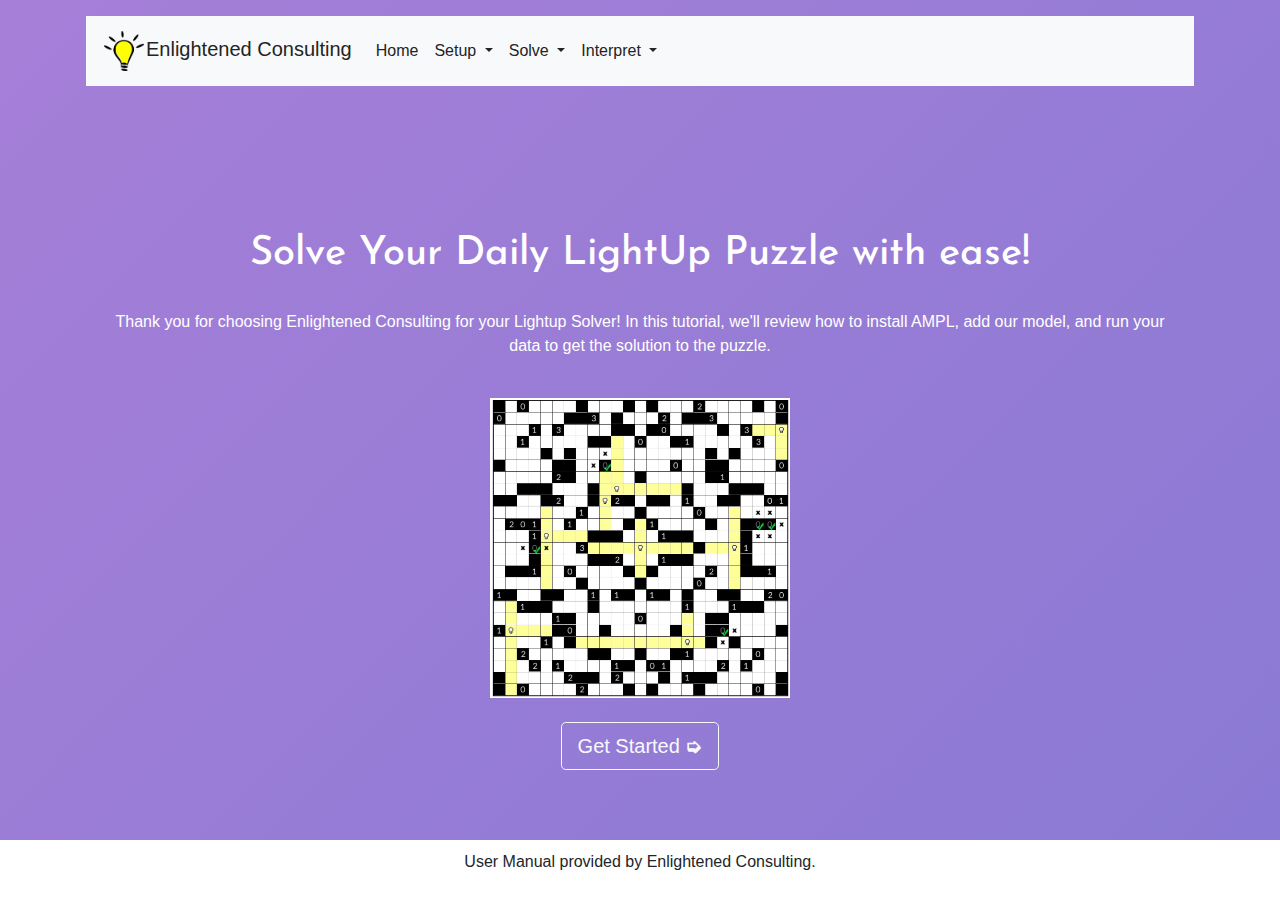
==== index.html @ b2e210a4 "font addition" ====
<!doctype html>
<html lang="en">
    <head>
        <meta charset="utf-8">
        <meta name="viewport" content="width=device-width, initial-scale=1, shrink-to-fit=no">
        <meta name="description" content="This is a the user manual for a solver that solves the daily lightup puzzle." />
        <meta name="author" content="Enlightened Consulting" />
        <title>LightUp Solver Manual</title>
        <link rel="stylesheet" href="main.css"/>
        <link href="https://fonts.googleapis.com/css2?family=Josefin+Sans:wght@700&display=swap" rel="stylesheet">
        <link rel="stylesheet" href="https://stackpath.bootstrapcdn.com/bootstrap/4.4.1/css/bootstrap.min.css" integrity="sha384-Vkoo8x4CGsO3+Hhxv8T/Q5PaXtkKtu6ug5TOeNV6gBiFeWPGFN9MuhOf23Q9Ifjh" crossorigin="anonymous">
    </head>
    <body>
        <div class="container d-flex w-100 h-100 p-3 mx-auto flex-column">
            <header class="masthead mb-auto">
              <div class="inner">
                <nav class="navbar navbar-expand-lg  justify-content-center bg-light">
                    <a class="navbar-brand" href="/"><img src="https://esylve.github.io/lightbulb-clipart-5.png">Enlightened Consulting</a>
                    <button class="navbar-toggler" type="button" data-toggle="collapse" data-target="#navbarSupportedContent" aria-controls="navbarSupportedContent" aria-expanded="false" aria-label="Toggle navigation">
                      <span class="navbar-toggler-icon"></span>
                    </button>
                  
                    <div class="collapse navbar-collapse" id="navbarSupportedContent">
                      <ul class="navbar-nav mr-auto">
                        <li class="nav-item active">
                          <a class="nav-link" href="/">Home <span class="sr-only">(current)</span></a>
                        </li>
                        <li class="nav-item dropdown">
                            <a class="nav-link dropdown-toggle" href="setup" id="navbarDropdown" role="button" data-toggle="dropdown" aria-haspopup="true" aria-expanded="false">
                                Setup
                              </a>
                              <div class="dropdown-menu" aria-labelledby="navbarDropdown">
                                <a class="dropdown-item" href="setup#installHeader">Installing AMPL</a>
                                <a class="dropdown-item" href="setup#modelHeader">Downloading the Model File</a>
                        </li>
                        <li class="nav-item dropdown">
                            <a class="nav-link dropdown-toggle" href="solve" id="navbarDropdown" role="button" data-toggle="dropdown" aria-haspopup="true" aria-expanded="false">
                                Solve
                              </a>
                              <div class="dropdown-menu" aria-labelledby="navbarDropdown">
                                <a class="dropdown-item" href="solve#constructHeader">Constructing the Data File</a>
                                <a class="dropdown-item" href="solve#runHeader">Running AMPL</a>
                        </li>
                        <li class="nav-item dropdown">
                            <a class="nav-link dropdown-toggle" href="interpret" id="navbarDropdown" role="button" data-toggle="dropdown" aria-haspopup="true" aria-expanded="false">
                                Interpret
                              </a>
                              <div class="dropdown-menu" aria-labelledby="navbarDropdown">
                                <a class="dropdown-item" href="interpret#resultsHeader">Reading your Results</a>
                        </li>
                        </ul>
                    </div>
                </nav>
              </div>
            </header>
        <main class="inner cover container text-center stuff" role="main">
            <br><br><br><br><br><br>
        <h1>Solve Your Daily LightUp Puzzle with ease!</h1>
        <br>
        <p>Thank you for choosing Enlightened Consulting for your Lightup Solver! In this tutorial, we'll review how to install AMPL, add our model, and run your data to get the solution to the puzzle.</p>
        <br><img height="300px" src="Lightup Demo.JPG"><br><br>
                <a class="btn btn-lg btn-outline-light" href="setup#installHeader">Get Started <strong>&#10157;</strong></a>
            </main>
          </div>
            <footer class="mastfoot mt-auto">
              <div class="inner">
                <p>User Manual provided by Enlightened Consulting.</p>
              </div>
            </footer>
          
        <script src="https://code.jquery.com/jquery-3.4.1.slim.min.js" integrity="sha384-J6qa4849blE2+poT4WnyKhv5vZF5SrPo0iEjwBvKU7imGFAV0wwj1yYfoRSJoZ+n" crossorigin="anonymous"></script>
        <script src="https://cdn.jsdelivr.net/npm/popper.js@1.16.0/dist/umd/popper.min.js" integrity="sha384-Q6E9RHvbIyZFJoft+2mJbHaEWldlvI9IOYy5n3zV9zzTtmI3UksdQRVvoxMfooAo" crossorigin="anonymous"></script>
        <script src="https://stackpath.bootstrapcdn.com/bootstrap/4.4.1/js/bootstrap.min.js" integrity="sha384-wfSDF2E50Y2D1uUdj0O3uMBJnjuUD4Ih7YwaYd1iqfktj0Uod8GCExl3Og8ifwB6" crossorigin="anonymous"></script>
        
    </body>
</html>
---- main.css ----
body {
	background: linear-gradient(-45deg, #50c7bb, #53e067, #5d71cf, #a67fd8);
	background-size: 800% 800%;
	animation: gradient 45s ease infinite;
}

@keyframes gradient {
	0% {
		background-position: 0% 50%;
	}
	50% {
		background-position: 100% 50%;
	}
	100% {
		background-position: 0% 50%;
	}
}
body h1{
    font-family: 'Josefin Sans', sans-serif;
}
.stuff{
    color:#ffffff;
    font-family: Arial, Helvetica, sans-serif;
    
}
.navbar a{
color: #242424
}
.navbar a:hover{
    color: #000000
    }

 .navbar img{
     height: 40px;
     width:40px;
     margin: 2px;
 }
 
 .stuff p{
    margin: 200 px;
 }
 .mastfoot{
     position: fixed;
     bottom: 0;
     background-color: #ffffff;
     padding:10px;
     width: 100%;
     text-align: center;
 }
 code{
     color:darkslateblue;
 }
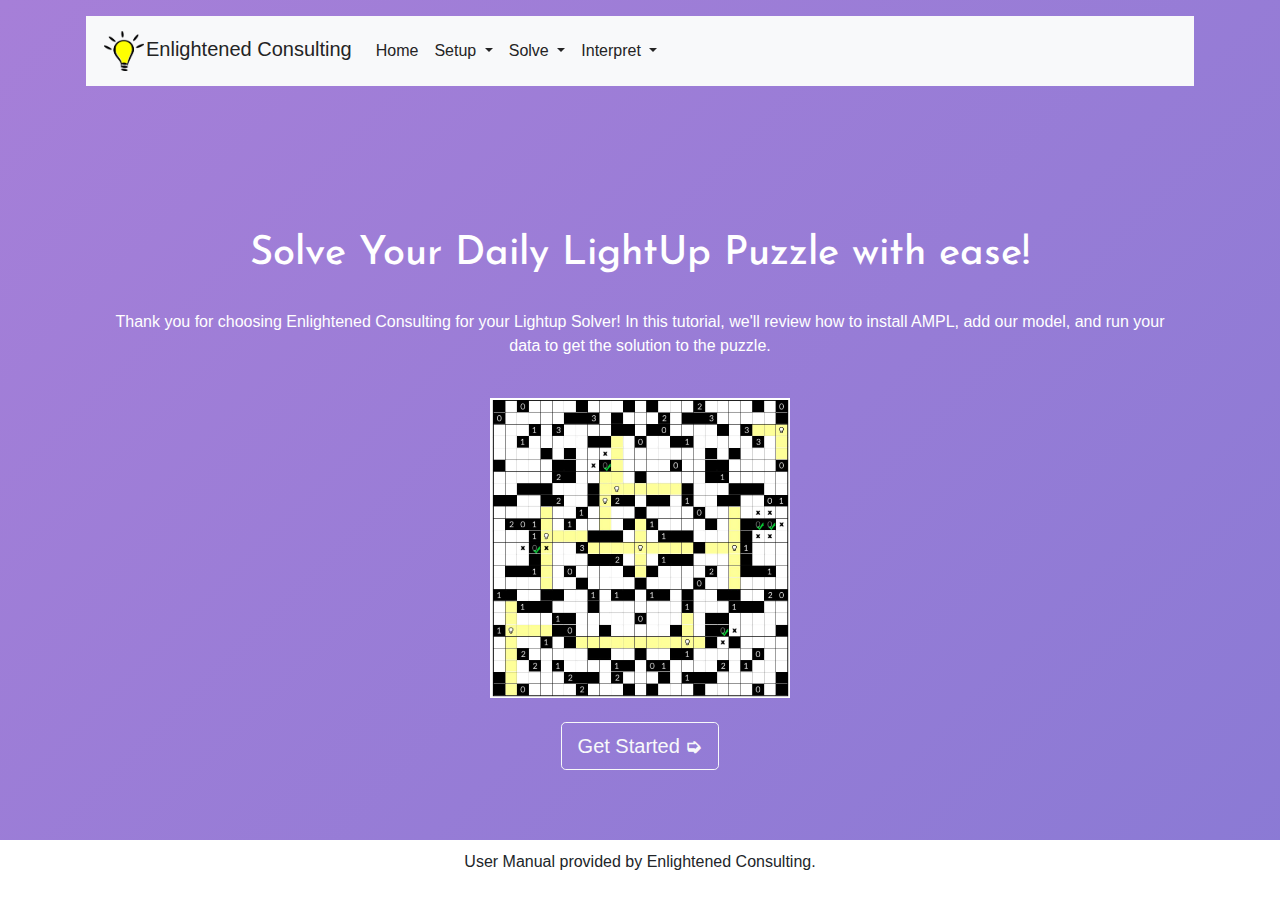
==== commit fadc104e: "mfw I put line breaks instead of actually solving the height problem" ====
--- a/index.html
+++ b/index.html
@@ -60,6 +60,7 @@
         <p>Thank you for choosing Enlightened Consulting for your Lightup Solver! In this tutorial, we'll review how to install AMPL, add our model, and run your data to get the solution to the puzzle.</p>
         <br><img height="300px" src="Lightup Demo.JPG"><br><br>
                 <a class="btn btn-lg btn-outline-light" href="setup#installHeader">Get Started <strong>&#10157;</strong></a>
+                <br> <br> <br> <br> <br>
             </main>
           </div>
             <footer class="mastfoot mt-auto">
--- a/main.css
+++ b/main.css
@@ -1,7 +1,7 @@
 body {
 	background: linear-gradient(-45deg, #50c7bb, #53e067, #5d71cf, #a67fd8);
 	background-size: 800% 800%;
-	animation: gradient 45s ease infinite;
+    animation: gradient 45s ease infinite;
 }
 
 @keyframes gradient {
@@ -30,23 +30,20 @@
     color: #000000
     }
 
- .navbar img{
+.navbar img{
      height: 40px;
      width:40px;
      margin: 2px;
  }
  
- .stuff p{
+.stuff p{
     margin: 200 px;
  }
- .mastfoot{
+.mastfoot{
      position: fixed;
      bottom: 0;
      background-color: #ffffff;
      padding:10px;
      width: 100%;
      text-align: center;
- }
- code{
-     color:darkslateblue;
  }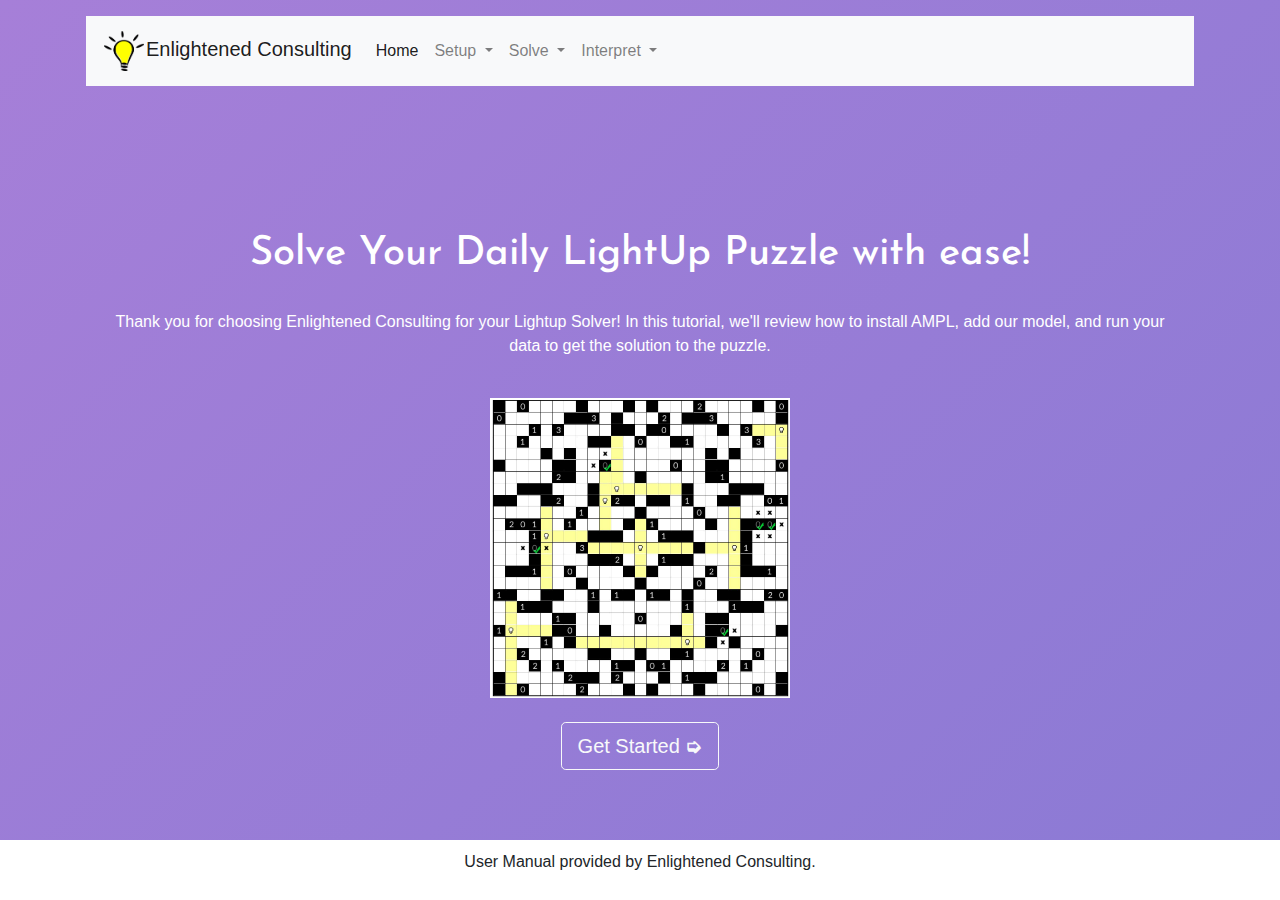
==== commit 296396ca: "fixed mobile dropdown" ====
--- a/index.html
+++ b/index.html
@@ -14,7 +14,7 @@
         <div class="container d-flex w-100 h-100 p-3 mx-auto flex-column">
             <header class="masthead mb-auto">
               <div class="inner">
-                <nav class="navbar navbar-expand-lg  justify-content-center bg-light">
+                <nav class="navbar navbar-expand-lg  justify-content-center navbar-light bg-light">
                     <a class="navbar-brand" href="/"><img src="https://esylve.github.io/lightbulb-clipart-5.png">Enlightened Consulting</a>
                     <button class="navbar-toggler" type="button" data-toggle="collapse" data-target="#navbarSupportedContent" aria-controls="navbarSupportedContent" aria-expanded="false" aria-label="Toggle navigation">
                       <span class="navbar-toggler-icon"></span>
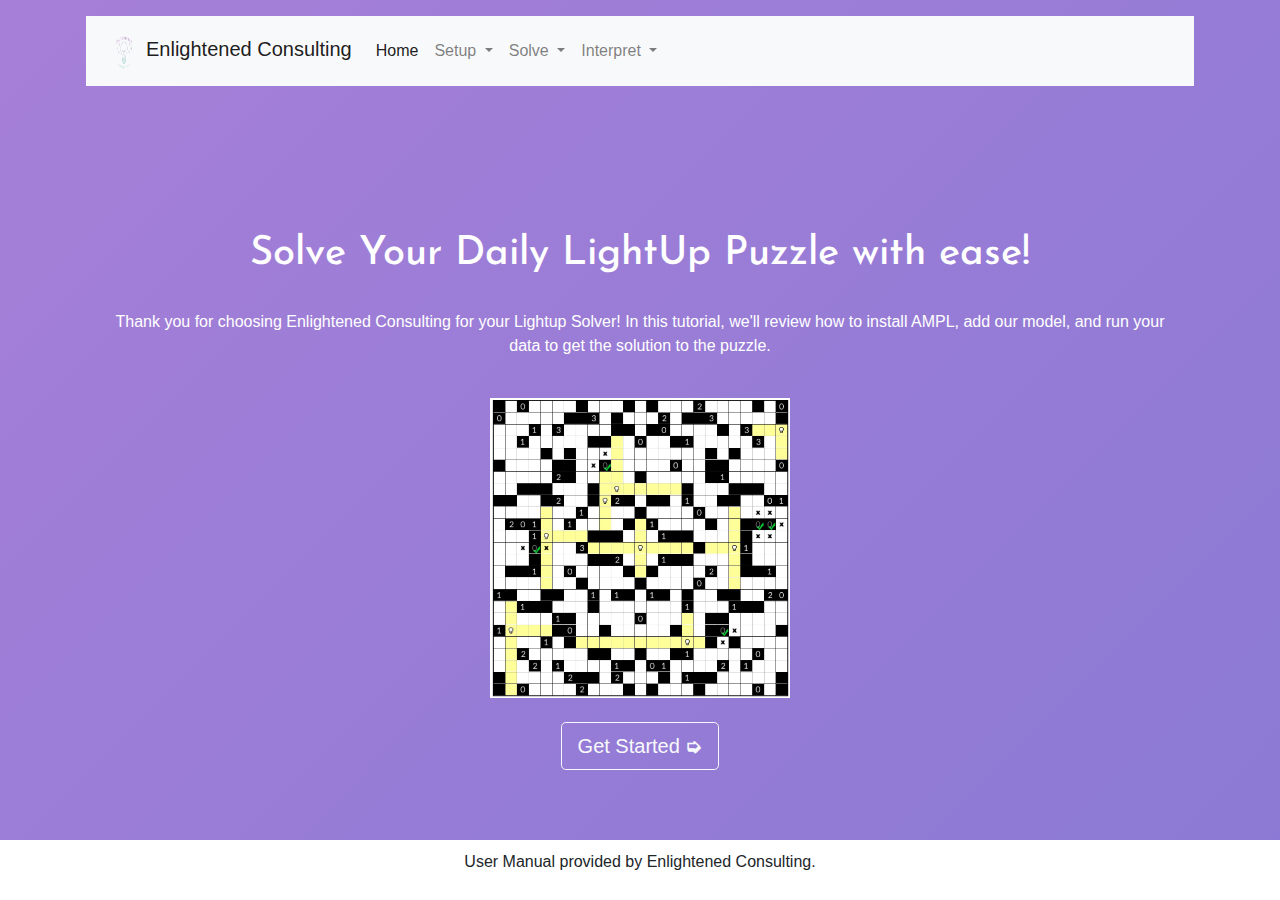
==== commit 5621aace: "Adding logo" ====
--- a/index.html
+++ b/index.html
@@ -15,7 +15,7 @@
             <header class="masthead mb-auto">
               <div class="inner">
                 <nav class="navbar navbar-expand-lg  justify-content-center navbar-light bg-light">
-                    <a class="navbar-brand" href="/"><img src="https://esylve.github.io/lightbulb-clipart-5.png">Enlightened Consulting</a>
+                    <a class="navbar-brand" href="/"><img src="https://esylve.github.io/logo_color.png">Enlightened Consulting</a>
                     <button class="navbar-toggler" type="button" data-toggle="collapse" data-target="#navbarSupportedContent" aria-controls="navbarSupportedContent" aria-expanded="false" aria-label="Toggle navigation">
                       <span class="navbar-toggler-icon"></span>
                     </button>
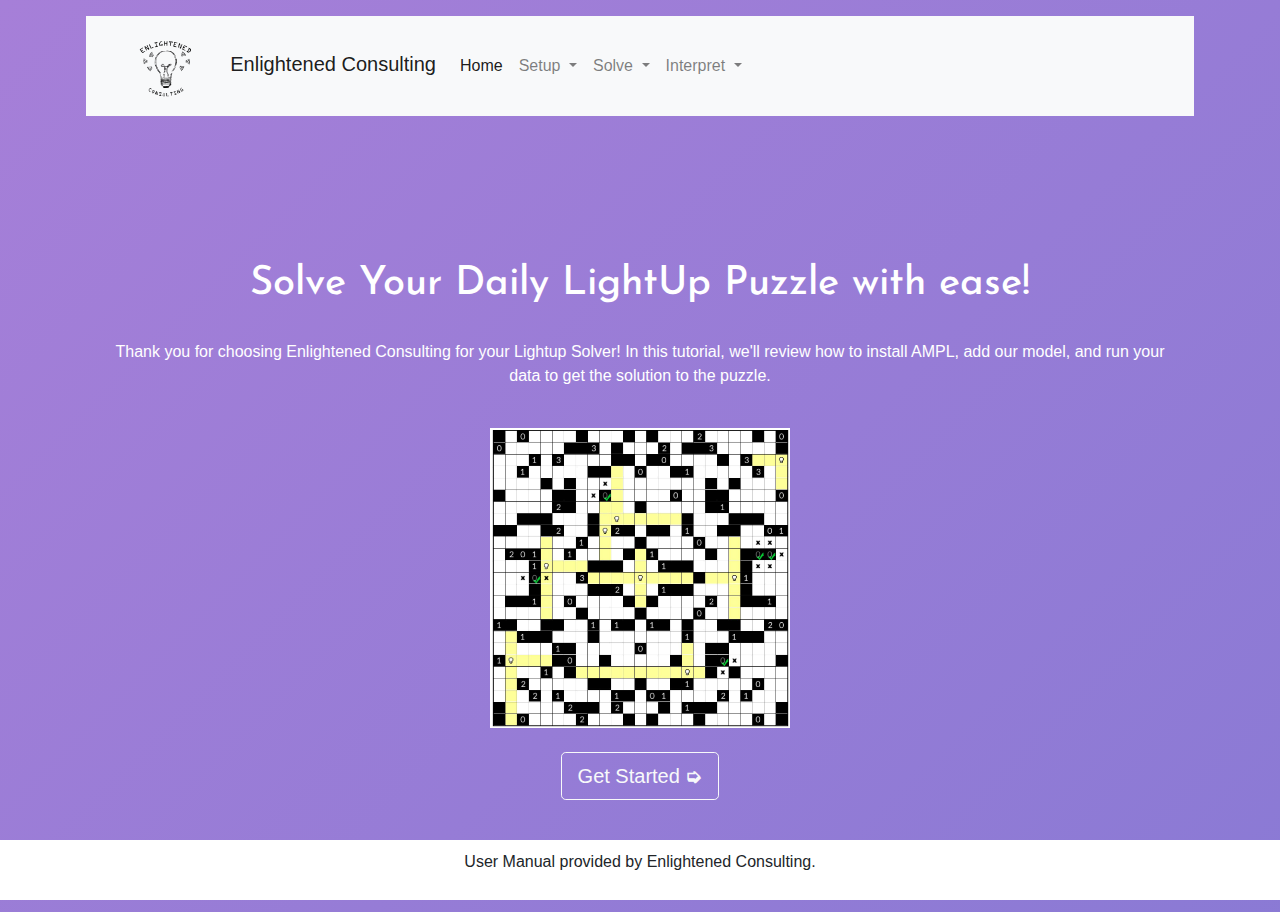
==== commit 42139ff3: "logo color change" ====
--- a/index.html
+++ b/index.html
@@ -15,7 +15,7 @@
             <header class="masthead mb-auto">
               <div class="inner">
                 <nav class="navbar navbar-expand-lg  justify-content-center navbar-light bg-light">
-                    <a class="navbar-brand" href="/"><img src="https://esylve.github.io/logo_color.png">Enlightened Consulting</a>
+                    <a class="navbar-brand" href="/"><img src="https://esylve.github.io/logo_black.png">Enlightened Consulting</a>
                     <button class="navbar-toggler" type="button" data-toggle="collapse" data-target="#navbarSupportedContent" aria-controls="navbarSupportedContent" aria-expanded="false" aria-label="Toggle navigation">
                       <span class="navbar-toggler-icon"></span>
                     </button>
--- a/main.css
+++ b/main.css
@@ -31,8 +31,7 @@
     }
 
 .navbar img{
-     height: 40px;
-     width:40px;
+     height: 70px;
      margin: 2px;
  }
  
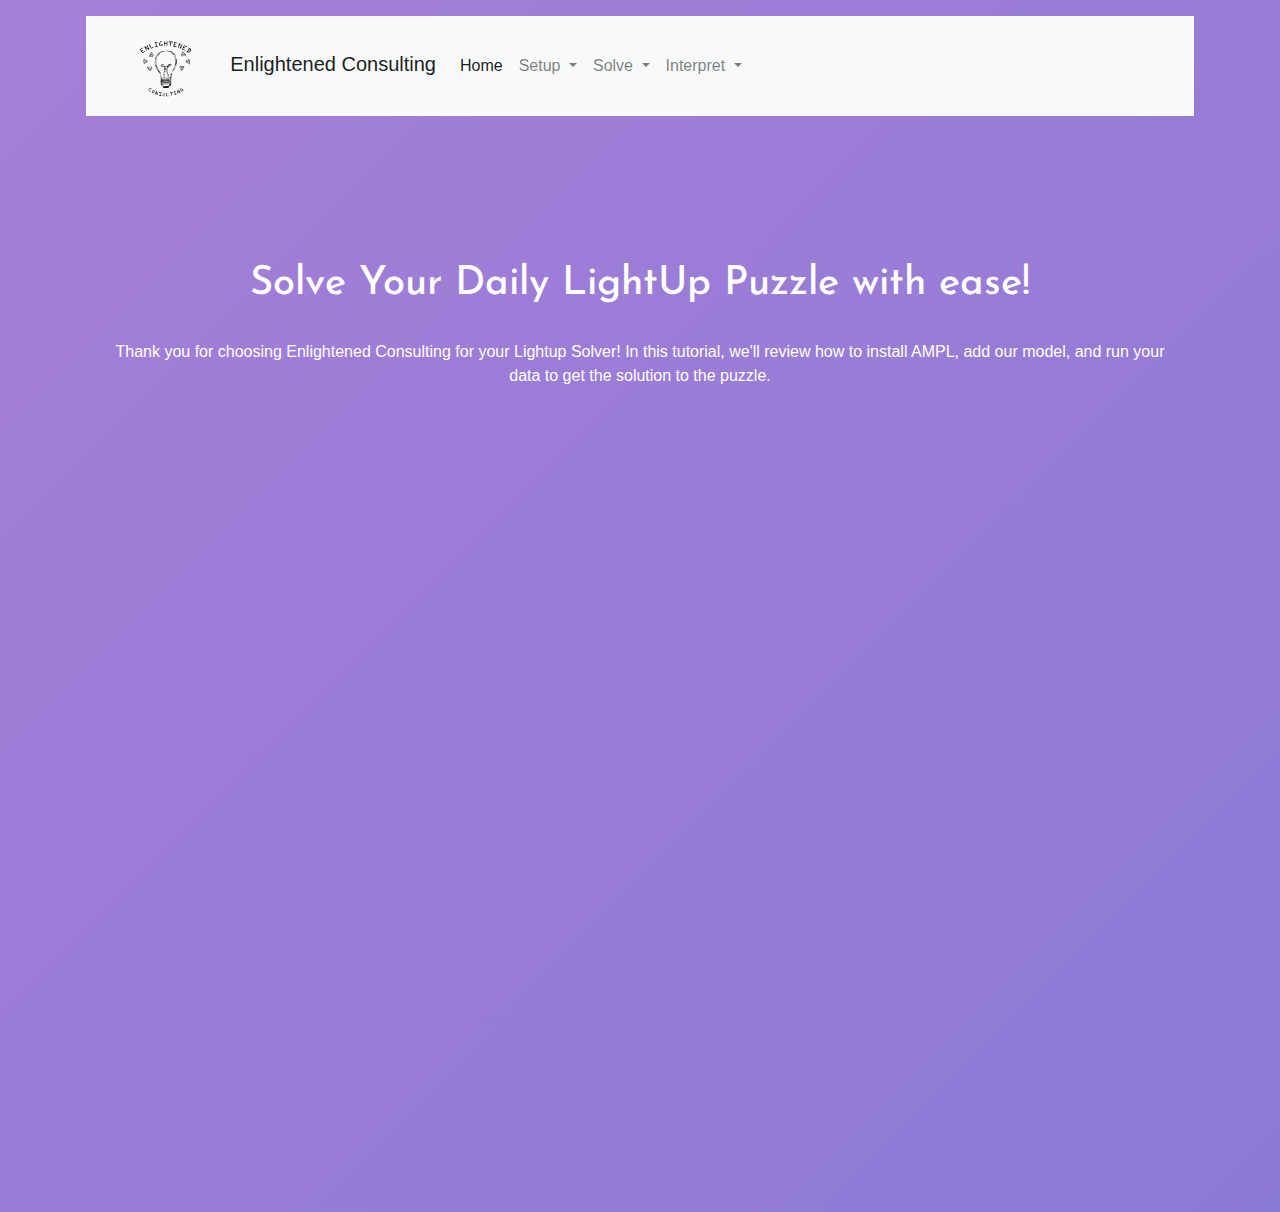
==== commit be3c715a: "Embed Puzzle Try 2" ====
--- a/index.html
+++ b/index.html
@@ -58,7 +58,8 @@
         <h1>Solve Your Daily LightUp Puzzle with ease!</h1>
         <br>
         <p>Thank you for choosing Enlightened Consulting for your Lightup Solver! In this tutorial, we'll review how to install AMPL, add our model, and run your data to get the solution to the puzzle.</p>
-        <br><img height="300px" src="Lightup Demo.JPG"><br><br>
+        <br><!--<img height="300px" src="Lightup Demo.JPG">-->
+        <iframe width="591" height="761" src="https://www.puzzle-light-up.com/?e=MTE6MSwyNDYsNDY4" frameborder="0" /><br><br>
                 <a class="btn btn-lg btn-outline-light" href="setup#installHeader">Get Started <strong>&#10157;</strong></a>
                 <br> <br> <br> <br> <br>
             </main>
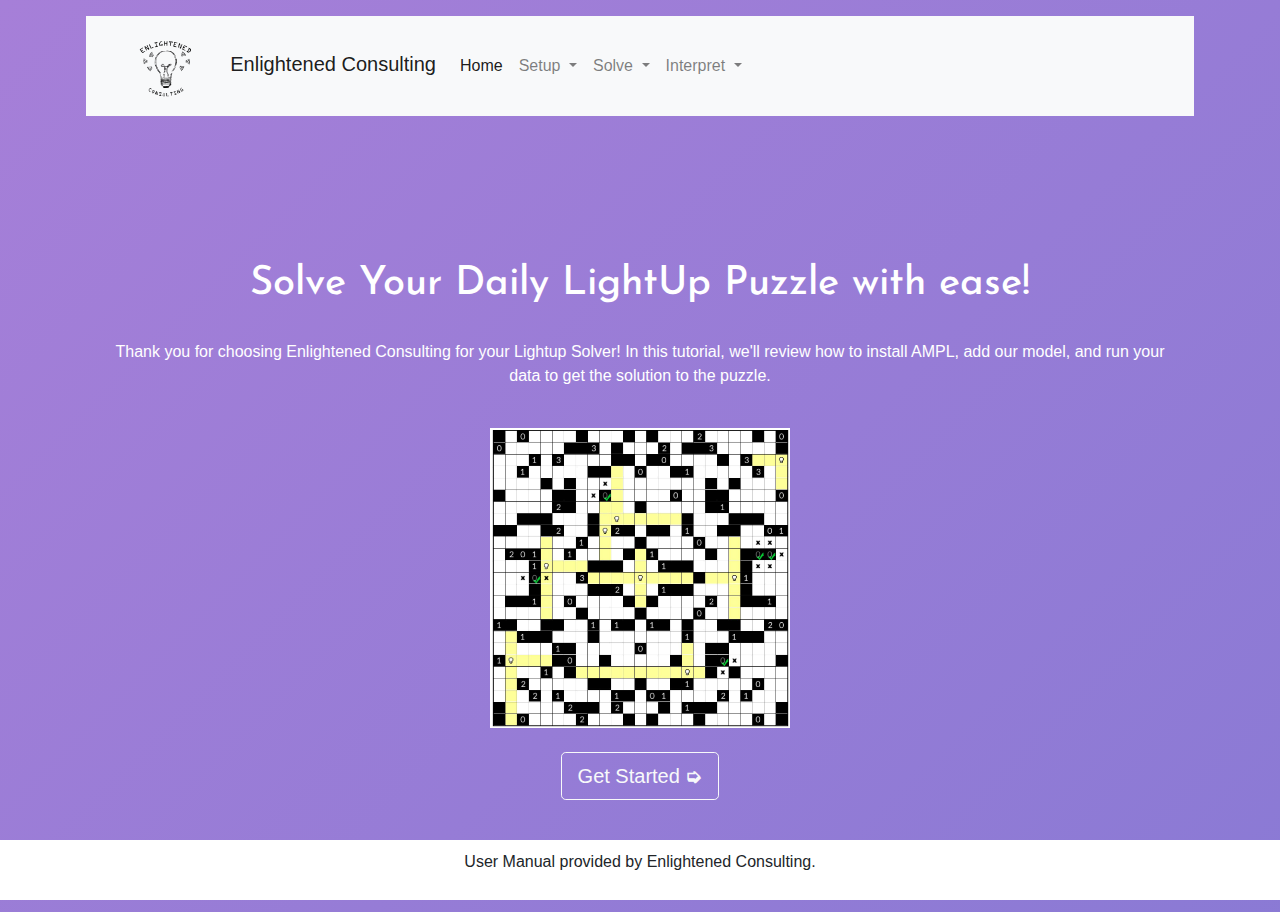
==== commit d26b3d02: "Replace Puzzle" ====
--- a/index.html
+++ b/index.html
@@ -58,8 +58,7 @@
         <h1>Solve Your Daily LightUp Puzzle with ease!</h1>
         <br>
         <p>Thank you for choosing Enlightened Consulting for your Lightup Solver! In this tutorial, we'll review how to install AMPL, add our model, and run your data to get the solution to the puzzle.</p>
-        <br><!--<img height="300px" src="Lightup Demo.JPG">-->
-        <iframe width="591" height="761" src="https://www.puzzle-light-up.com/?e=MTE6MSwyNDYsNDY4" frameborder="0" /><br><br>
+        <br><img height="300px" src="Lightup Demo.JPG"><br><br>
                 <a class="btn btn-lg btn-outline-light" href="setup#installHeader">Get Started <strong>&#10157;</strong></a>
                 <br> <br> <br> <br> <br>
             </main>
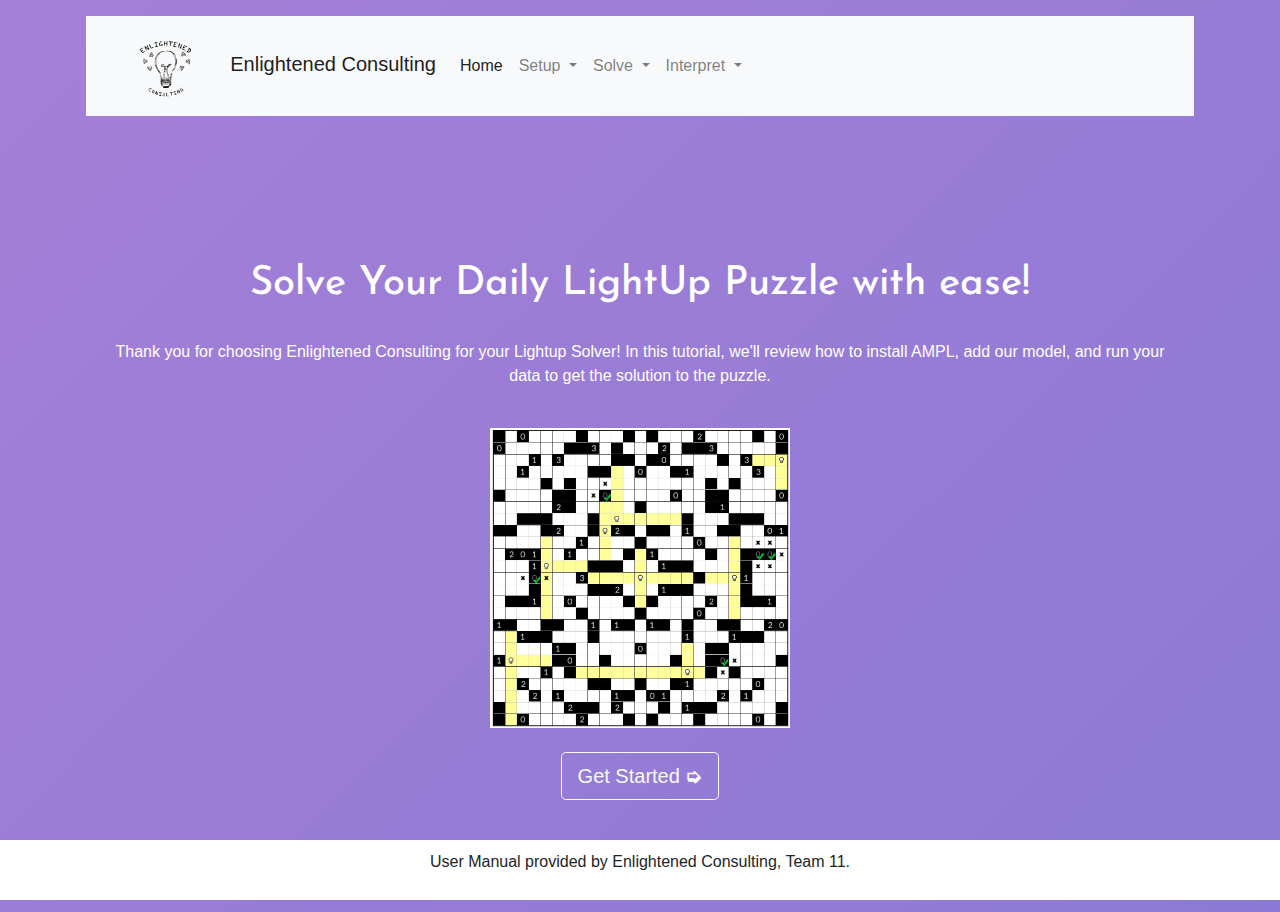
==== commit a5efd48c: "added team numbers and fixed images" ====
--- a/index.html
+++ b/index.html
@@ -65,7 +65,7 @@
           </div>
             <footer class="mastfoot mt-auto">
               <div class="inner">
-                <p>User Manual provided by Enlightened Consulting.</p>
+                <p>User Manual provided by Enlightened Consulting, Team 11.</p>
               </div>
             </footer>
           
